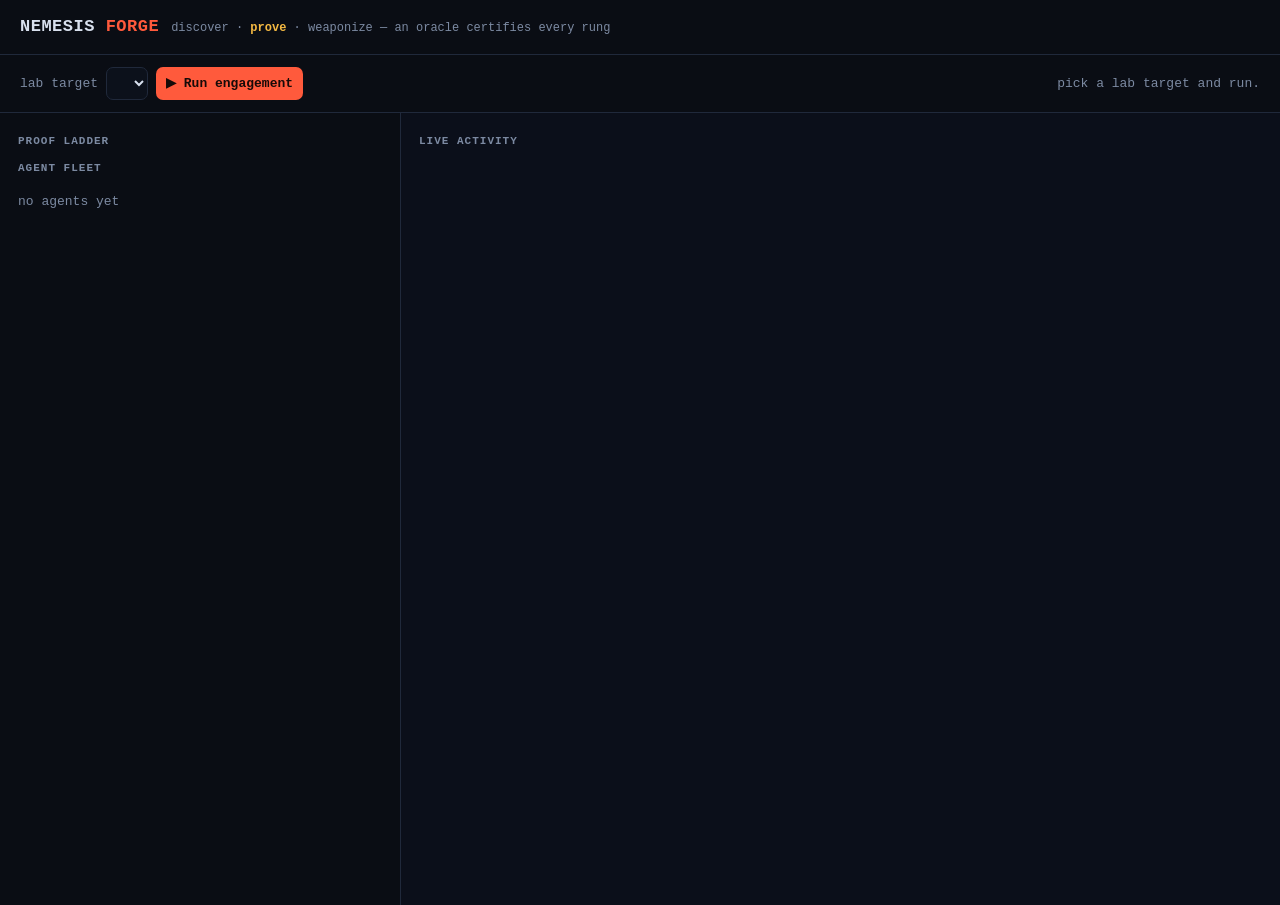
==== ui/index.html @ 6b246f09 "Phase A: end-to-end fleet — fuzz discovery, job runner, web + agent-tree UI Closes the Phase-A loop:" ====
<!doctype html>
<html lang="en">
<head>
<meta charset="utf-8" />
<meta name="viewport" content="width=device-width, initial-scale=1" />
<title>Nemesis Forge — discover → prove → weaponize</title>
<style>
  :root{--bg:#0a0d14;--panel:#111725;--edge:#20293b;--txt:#d8e0ee;--muted:#7c8aa2;
        --accent:#ff5a3c;--ok:#37d99a;--warn:#f4b942;--blue:#5aa2ff;--purple:#b18cff;}
  *{box-sizing:border-box}
  body{margin:0;font:13px/1.5 ui-monospace,Menlo,Consolas,monospace;background:var(--bg);color:var(--txt)}
  header{padding:14px 20px;border-bottom:1px solid var(--edge);display:flex;align-items:baseline;gap:12px}
  header h1{margin:0;font-size:17px;letter-spacing:.5px}
  header h1 b{color:var(--accent)}
  header .tag{color:var(--muted);font-size:12px}
  .controls{display:flex;gap:8px;align-items:center;padding:12px 20px;border-bottom:1px solid var(--edge);flex-wrap:wrap}
  select,button{background:#0c111b;border:1px solid var(--edge);color:var(--txt);padding:7px 10px;border-radius:7px;font:inherit}
  button.run{background:var(--accent);color:#160a08;border:0;font-weight:700;cursor:pointer}
  #status{color:var(--muted);margin-left:auto}
  main{display:grid;grid-template-columns:400px 1fr;height:calc(100vh - 108px)}
  .col{overflow:auto;padding:16px 18px}
  .col.right{border-left:1px solid var(--edge);background:#0b0f1a}
  h2{font-size:11px;text-transform:uppercase;letter-spacing:1px;color:var(--muted);margin:4px 0 10px}
  /* ladder board */
  .rung{display:flex;align-items:center;gap:8px;padding:5px 8px;border-radius:6px;margin-bottom:3px;border:1px solid var(--edge)}
  .rung .lbl{flex:0 0 132px;font-size:11px}
  .rung .cnt{margin-left:auto;font-weight:700}
  .r0{color:var(--muted)} .r1{color:#9fb0c8} .r2{color:var(--blue)} .r3{color:var(--warn)}
  .r4{color:#ff9d5a} .r5{color:var(--accent)} .r6{color:var(--ok);border-color:#1e5c43}
  /* agent tree */
  #agents{margin-top:16px}
  .agent{padding:5px 8px;border-radius:6px;margin:2px 0;border-left:2px solid var(--edge)}
  .agent.running{border-left-color:var(--warn)} .agent.done{border-left-color:var(--ok)}
  .agent.failed{border-left-color:var(--accent)}
  .agent .nm{font-weight:600} .agent .kd{color:var(--muted);font-size:11px}
  .agent .last{color:var(--muted);font-size:11px;margin-top:2px;white-space:nowrap;overflow:hidden;text-overflow:ellipsis}
  .dot{display:inline-block;width:6px;height:6px;border-radius:50%;margin-right:6px;background:var(--muted)}
  .dot.running{background:var(--warn)} .dot.done{background:var(--ok)} .dot.failed{background:var(--accent)}
  /* activity feed */
  #feed{display:flex;flex-direction:column;gap:1px;font-size:12px}
  .a{display:flex;gap:8px;padding:3px 6px;border-radius:5px;align-items:baseline}
  .a:hover{background:#0c1220}
  .a .k{flex:0 0 92px;font-size:10px;text-transform:uppercase;letter-spacing:.4px;color:var(--muted)}
  .a .m{flex:1;word-break:break-word}
  .a.think{background:#0c1020;border-left:2px solid var(--warn)} .a.think .k{color:var(--warn)}
  .a.oracle .k{color:var(--blue)}
  .a.up{background:#0b1612} .a.up .k,.a.up code{color:var(--ok)}
  .a.bad .k,.a.bad .m{color:#d98a7a}
  .a.spawn .k{color:var(--purple)}
  .a.find{background:#160b0c;border:1px solid #3a2230;border-left:3px solid var(--accent);border-radius:8px;padding:9px;margin:6px 0}
  code{color:var(--ok)}
  .badge{font-size:10px;padding:1px 7px;border-radius:9px;background:var(--ok);color:#04130c}
</style>
</head>
<body>
<header>
  <h1>NEMESIS <b>FORGE</b></h1>
  <span class="tag">discover · <b style="color:var(--warn)">prove</b> · weaponize — an oracle certifies every rung</span>
</header>
<div class="controls">
  <span style="color:var(--muted)">lab target</span>
  <select id="preset"></select>
  <button class="run" onclick="scan()">▶ Run engagement</button>
  <span id="status">pick a lab target and run.</span>
</div>
<main>
  <section class="col left">
    <h2>Proof ladder</h2>
    <div id="ladder"></div>
    <h2 id="agentsHdr">Agent fleet</h2>
    <div id="agents"><div style="color:var(--muted)">no agents yet</div></div>
  </section>
  <section class="col right">
    <h2>Live activity</h2>
    <div id="findings"></div>
    <div id="feed"></div>
  </section>
</main>
<script>
const RUNGS = ["UNVERIFIED","PROVEN_FAULT","PROVEN_REACHABLE","PROVEN_SECURITY",
               "PROVEN_PRIMITIVE","PROVEN_EXPLOIT","VENDOR_READY"];
let ES=null, AGENTS={}, BOARD={};

async function boot(){
  const d = await (await fetch('/api/presets')).json();
  const s = document.getElementById('preset'); s.innerHTML='';
  d.presets.forEach(p=>{const o=document.createElement('option');o.value=p.id;o.textContent=p.label;s.appendChild(o);});
  renderLadder();
}
function esc(x){return String(x==null?'':x).replace(/[&<>"]/g,c=>({'&':'&amp;','<':'&lt;','>':'&gt;','"':'&quot;'}[c]));}

function renderLadder(){
  const box=document.getElementById('ladder'); box.innerHTML='';
  for(let r=6;r>=0;r--){
    const n=BOARD[r]||0;
    const d=document.createElement('div'); d.className='rung r'+r;
    d.innerHTML=`<span class="lbl">${r} · ${RUNGS[r]}</span><span class="cnt">${n||''}</span>`;
    box.appendChild(d);
  }
}
function depth(id){let d=0,a=AGENTS[id];while(a&&a.parent){d++;a=AGENTS[a.parent];}return d;}
function renderAgents(){
  const box=document.getElementById('agents');
  const ids=Object.keys(AGENTS);
  if(!ids.length){box.innerHTML='<div style="color:var(--muted)">no agents yet</div>';return;}
  box.innerHTML='';
  ids.forEach(id=>{
    const a=AGENTS[id];
    const el=document.createElement('div'); el.className='agent '+a.status;
    el.style.marginLeft=(depth(id)*14)+'px';
    el.innerHTML=`<div><span class="dot ${a.status}"></span><span class="nm">${esc(a.name)}</span> <span class="kd">${esc(a.kind)}</span></div>`+
      (a.last?`<div class="last">${esc(a.last)}</div>`:'');
    box.appendChild(el);
  });
  document.getElementById('agentsHdr').textContent=`Agent fleet (${ids.length})`;
}

function feedLine(cls,k,m){
  const f=document.getElementById('feed');
  const d=document.createElement('div'); d.className='a '+cls;
  d.innerHTML=`<span class="k">${k}</span><span class="m">${m}</span>`;
  f.prepend(d);
}
function addFinding(ev){
  const w=document.getElementById('findings');
  const d=document.createElement('div'); d.className='a find';
  d.innerHTML=`<span class="badge">RUNG ${ev.rung}</span> <b>${esc(ev.title)}</b>
    <div style="color:var(--muted);font-size:11px;margin-top:3px">${esc(ev.rung_name||'')}</div>`;
  w.appendChild(d);
}

function handle(ev){
  const D=ev.data||{};
  switch(ev.type){
    case 'agent_spawned':
      AGENTS[ev.agent_id]={name:D.name,kind:D.kind,parent:ev.parent_id,status:'running',last:''};
      feedLine('spawn','spawn',`<b>${esc(D.name)}</b> <span style="color:var(--muted)">${esc(D.kind)}</span> joined`);
      renderAgents(); break;
    case 'agent_done':
      if(AGENTS[ev.agent_id]) AGENTS[ev.agent_id].status=D.failed?'failed':'done';
      renderAgents(); break;
    case 'objective':
      if(AGENTS[ev.agent_id])AGENTS[ev.agent_id].last='◹ '+D.text;
      feedLine('','objective',`<b>${esc(agentName(ev))}</b> · ${esc(D.text)}`);renderAgents();break;
    case 'think':
      if(AGENTS[ev.agent_id])AGENTS[ev.agent_id].last=`step ${D.step}: ${D.text}`;
      feedLine('think',`step ${D.step??''}`,`<b>${esc(agentName(ev))}</b> · ${esc(D.text)}`);renderAgents();break;
    case 'tool_call': feedLine('','tool',`<b>${esc(agentName(ev))}</b> · ${esc(D.tool)}`);break;
    case 'tool_result': feedLine('','tool·r',`${esc(D.tool)} ${D.crashed?'→ <span style="color:var(--accent)">CRASH '+esc(D.bug||'')+'</span>':(D.ok?'ok':'')}`);break;
    case 'candidate': feedLine('','candidate',`<code>${esc(D.title)}</code> <span style="color:var(--muted)">(${esc(D.bug_class)})</span>`);break;
    case 'oracle_verdict':
      feedLine(D.outcome==='proven'?'oracle':'bad','verdict',
        `${esc(D.oracle||'-')} → <b>${esc(D.outcome)}</b>${D.rung!=null?' rung '+D.rung:''}${D.feedback?' · '+esc(D.feedback):''}`);break;
    case 'rung_up':
      feedLine('up',`rung ${D.rung}↑`,`<code>${esc(D.title)}</code> → ${esc(D.rung_name)}`);break;
    case 'ladder': applyBoard(D.board);break;
    case 'poc_written': feedLine('up','poc',`<code>${esc(D.title)}</code> PoC written`);break;
    case 'validated': feedLine('up','validated',`<code>${esc(D.title)}</code> confirmed by validator`);break;
    case 'log': feedLine('','log',esc(D.text));break;
    case 'error': feedLine('bad','error',esc(D.error));break;
    case 'job_start': setStatus(`running · ${esc(D.target)} (${esc(D.target_type)})`);break;
    case 'job_done':
      applyBoard(D.board);
      setStatus(`done · ${D.findings} finding(s) · ${D.reportable||0} reportable · ${D.vendor_ready||0} vendor-ready`);
      (window._findings||[]).forEach(addFinding);
      break;
  }
}
function agentName(ev){return (AGENTS[ev.agent_id]||{}).name||ev.agent_id||'coordinator';}
function applyBoard(board){
  BOARD={}; (board||[]).forEach(b=>{BOARD[b.rung]=(BOARD[b.rung]||0)+1;});
  renderLadder();
}
function setStatus(s){document.getElementById('status').textContent=s;}

async function scan(){
  document.getElementById('feed').innerHTML='';
  document.getElementById('findings').innerHTML='';
  AGENTS={};BOARD={};renderAgents();renderLadder();
  setStatus('queuing…');
  const preset=document.getElementById('preset').value;
  const {job_id}=await (await fetch('/api/scan',{method:'POST',headers:{'content-type':'application/json'},body:JSON.stringify({preset})})).json();
  if(ES)ES.close();
  ES=new EventSource(`/api/job/${job_id}/stream`);
  ES.onmessage=async m=>{
    const ev=JSON.parse(m.data); handle(ev);
    if(ev.type==='job_done'){
      const d=await (await fetch(`/api/job/${job_id}`)).json();
      const w=document.getElementById('findings');w.innerHTML='';
      (d.findings||[]).forEach(f=>{
        const el=document.createElement('div');el.className='a find';
        el.innerHTML=`<span class="badge">RUNG ${f.rung}</span> <b>${esc(f.candidate?.title||'')}</b>
          <div style="color:var(--muted);font-size:11px;margin-top:3px">${esc((f.verdict?.oracle)||'')} · ${esc(f.primitive?.kind||'')}</div>`;
        w.appendChild(el);
      });
      ES.close();
    }
  };
}
boot();
</script>
</body>
</html>
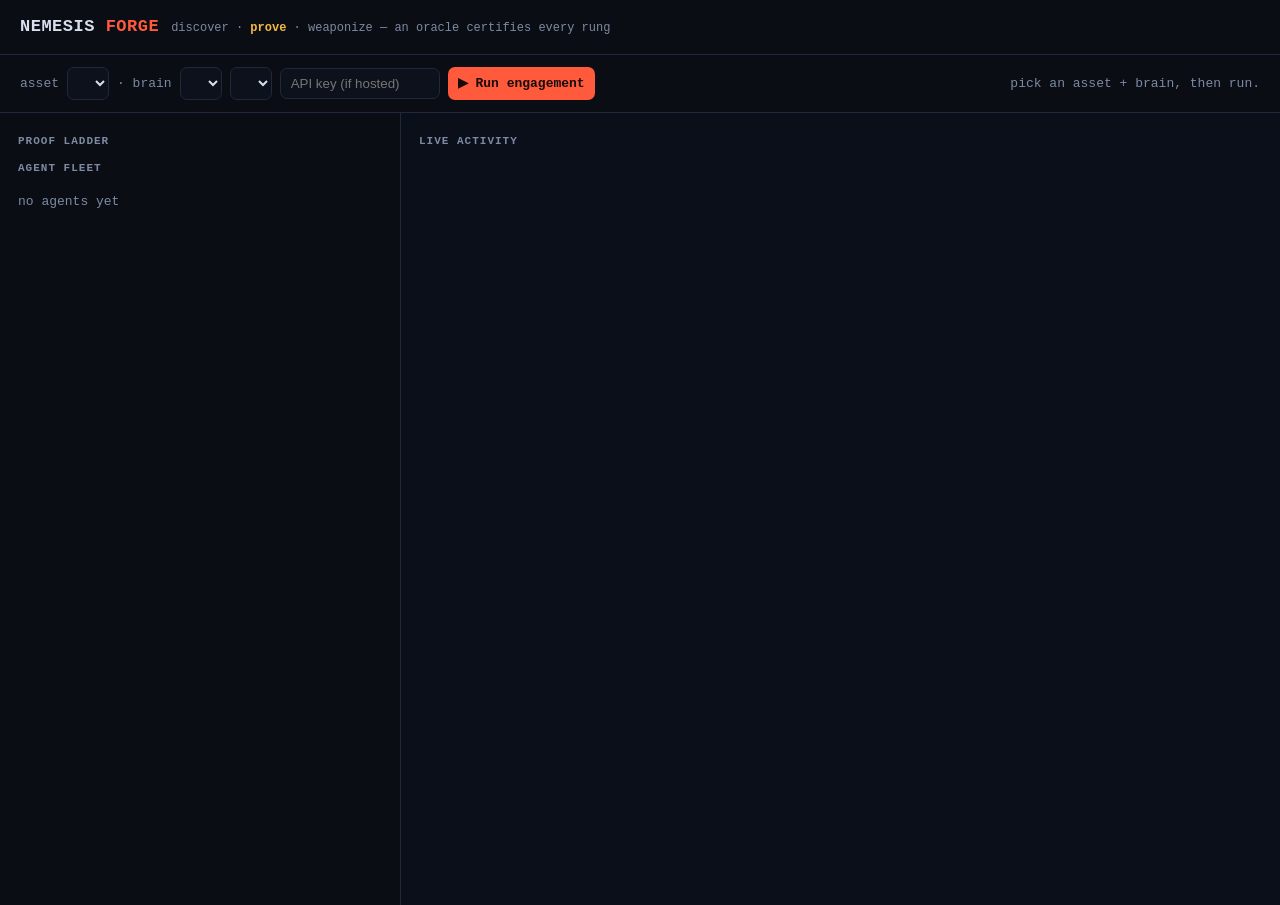
==== commit dba582da: "LLM brain: user-selected provider + multi-subagent discovery + LLM exploit synthesis The intuition l" ====
--- a/ui/index.html
+++ b/ui/index.html
@@ -58,10 +58,15 @@
   <span class="tag">discover · <b style="color:var(--warn)">prove</b> · weaponize — an oracle certifies every rung</span>
 </header>
 <div class="controls">
-  <span style="color:var(--muted)">lab target</span>
+  <span style="color:var(--muted)">asset</span>
   <select id="preset"></select>
+  <span style="color:var(--muted)">· brain</span>
+  <select id="provider" onchange="onProvider()"></select>
+  <select id="model"></select>
+  <input id="apikey" type="password" placeholder="API key (if hosted)"
+         style="background:#0c111b;border:1px solid var(--edge);color:var(--txt);padding:7px 10px;border-radius:7px;width:160px" />
   <button class="run" onclick="scan()">▶ Run engagement</button>
-  <span id="status">pick a lab target and run.</span>
+  <span id="status">pick an asset + brain, then run.</span>
 </div>
 <main>
   <section class="col left">
@@ -81,11 +86,27 @@
                "PROVEN_PRIMITIVE","PROVEN_EXPLOIT","VENDOR_READY"];
 let ES=null, AGENTS={}, BOARD={};
 
+let PROVIDERS=[];
 async function boot(){
   const d = await (await fetch('/api/presets')).json();
   const s = document.getElementById('preset'); s.innerHTML='';
   d.presets.forEach(p=>{const o=document.createElement('option');o.value=p.id;o.textContent=p.label;s.appendChild(o);});
+  const pv = await (await fetch('/api/providers')).json();
+  PROVIDERS = pv.providers;
+  const ps = document.getElementById('provider'); ps.innerHTML='';
+  const none=document.createElement('option'); none.value=''; none.textContent='deterministic only (no LLM)'; ps.appendChild(none);
+  PROVIDERS.forEach(p=>{const o=document.createElement('option');o.value=p.id;
+    o.textContent=p.label+(p.needs_key&&!p.configured?' (needs key)':'');ps.appendChild(o);});
+  onProvider();
   renderLadder();
+}
+function onProvider(){
+  const pid=document.getElementById('provider').value;
+  const p=PROVIDERS.find(x=>x.id===pid);
+  const ms=document.getElementById('model'); ms.innerHTML='';
+  (p?.models||[]).forEach(m=>{const o=document.createElement('option');o.value=m;o.textContent=m;ms.appendChild(o);});
+  document.getElementById('model').style.display=p?'':'none';
+  document.getElementById('apikey').style.display=(p&&p.needs_key&&!p.configured)?'':'none';
 }
 function esc(x){return String(x==null?'':x).replace(/[&<>"]/g,c=>({'&':'&amp;','<':'&lt;','>':'&gt;','"':'&quot;'}[c]));}
 
@@ -179,7 +200,10 @@
   AGENTS={};BOARD={};renderAgents();renderLadder();
   setStatus('queuing…');
   const preset=document.getElementById('preset').value;
-  const {job_id}=await (await fetch('/api/scan',{method:'POST',headers:{'content-type':'application/json'},body:JSON.stringify({preset})})).json();
+  const provider=document.getElementById('provider').value||null;
+  const model=document.getElementById('model').value||null;
+  const api_key=document.getElementById('apikey').value||null;
+  const {job_id}=await (await fetch('/api/scan',{method:'POST',headers:{'content-type':'application/json'},body:JSON.stringify({preset,provider,model,api_key})})).json();
   if(ES)ES.close();
   ES=new EventSource(`/api/job/${job_id}/stream`);
   ES.onmessage=async m=>{
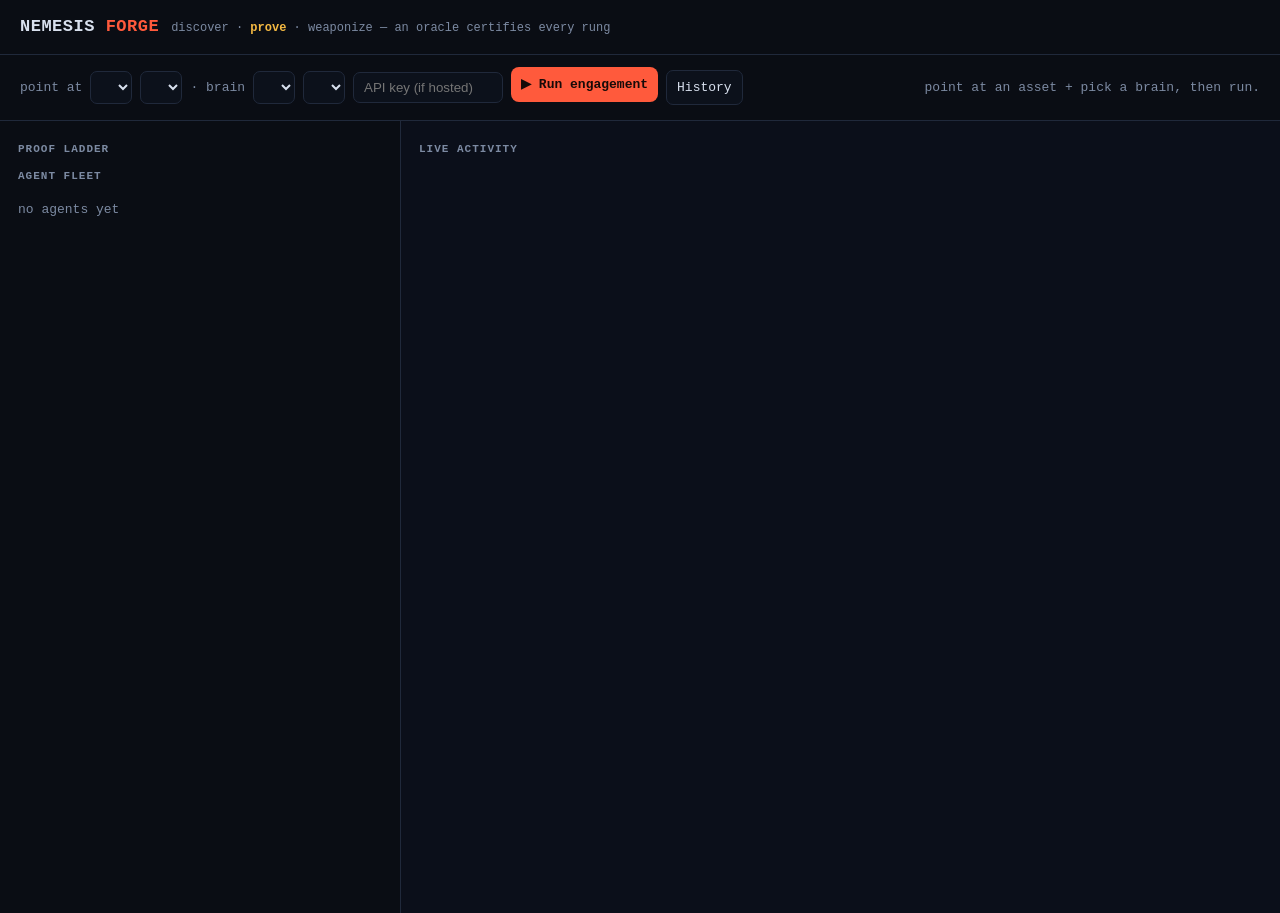
==== commit ba26c69e: "Portal: input modes, run history, ollama default, payload-crafter squad, .env - forge/config.py — lo" ====
--- a/ui/index.html
+++ b/ui/index.html
@@ -50,6 +50,11 @@
   .a.find{background:#160b0c;border:1px solid #3a2230;border-left:3px solid var(--accent);border-radius:8px;padding:9px;margin:6px 0}
   code{color:var(--ok)}
   .badge{font-size:10px;padding:1px 7px;border-radius:9px;background:var(--ok);color:#04130c}
+  .run{display:flex;gap:8px;align-items:center;padding:8px 10px;border:1px solid var(--edge);border-radius:8px;margin-bottom:6px;cursor:pointer;background:#0c111b}
+  .run:hover{border-color:var(--accent)} .run .rt{flex:1;min-width:0} .run .rt b{font-size:13px}
+  .run .rt .sub{color:var(--muted);font-size:11px} .run .rf{font-size:11px;color:var(--muted);text-align:right;white-space:nowrap}
+  .pill{font-size:10px;padding:1px 7px;border-radius:9px;border:1px solid var(--edge)}
+  .pill.r6{color:var(--ok);border-color:#1e5c43} .pill.r4,.pill.r5{color:var(--accent)} .pill.r0{color:var(--muted)}
 </style>
 </head>
 <body>
@@ -58,15 +63,28 @@
   <span class="tag">discover · <b style="color:var(--warn)">prove</b> · weaponize — an oracle certifies every rung</span>
 </header>
 <div class="controls">
-  <span style="color:var(--muted)">asset</span>
-  <select id="preset"></select>
+  <span style="color:var(--muted)">point at</span>
+  <select id="mode" onchange="onMode()"></select>
+  <span id="modeInput">
+    <select id="preset"></select>
+    <input id="ref" placeholder="/path/to/binary" style="display:none;background:#0c111b;border:1px solid var(--edge);color:var(--txt);padding:7px 10px;border-radius:7px;width:260px" />
+  </span>
   <span style="color:var(--muted)">· brain</span>
   <select id="provider" onchange="onProvider()"></select>
   <select id="model"></select>
   <input id="apikey" type="password" placeholder="API key (if hosted)"
-         style="background:#0c111b;border:1px solid var(--edge);color:var(--txt);padding:7px 10px;border-radius:7px;width:160px" />
+         style="background:#0c111b;border:1px solid var(--edge);color:var(--txt);padding:7px 10px;border-radius:7px;width:150px" />
   <button class="run" onclick="scan()">▶ Run engagement</button>
-  <span id="status">pick an asset + brain, then run.</span>
+  <button onclick="toggleRuns()" style="background:#0c111b;border:1px solid var(--edge);color:var(--txt);padding:7px 10px;border-radius:7px;cursor:pointer">History</button>
+  <span id="status">point at an asset + pick a brain, then run.</span>
+</div>
+<div id="harnessBox" style="display:none;padding:8px 20px;border-bottom:1px solid var(--edge)">
+  <textarea id="harness" placeholder="// paste a C harness that reads stdin (main(){...read(0,..)...})"
+    style="width:100%;height:80px;background:#0c111b;border:1px solid var(--edge);color:var(--txt);border-radius:7px;padding:8px;font:12px ui-monospace"></textarea>
+</div>
+<div id="runsPanel" style="display:none;position:fixed;top:110px;right:18px;width:420px;max-height:70vh;overflow:auto;background:var(--panel);border:1px solid var(--edge);border-radius:10px;padding:14px;z-index:20;box-shadow:0 8px 40px #000a">
+  <h2 style="margin-top:0">Run history</h2>
+  <div id="runs"><div style="color:var(--muted)">loading…</div></div>
 </div>
 <main>
   <section class="col left">
@@ -86,20 +104,53 @@
                "PROVEN_PRIMITIVE","PROVEN_EXPLOIT","VENDOR_READY"];
 let ES=null, AGENTS={}, BOARD={};
 
-let PROVIDERS=[];
+let PROVIDERS=[], MODES=[];
 async function boot(){
   const d = await (await fetch('/api/presets')).json();
   const s = document.getElementById('preset'); s.innerHTML='';
   d.presets.forEach(p=>{const o=document.createElement('option');o.value=p.id;o.textContent=p.label;s.appendChild(o);});
+  const md = await (await fetch('/api/modes')).json(); MODES=md.modes;
+  const ms=document.getElementById('mode'); ms.innerHTML='';
+  MODES.forEach(m=>{const o=document.createElement('option');o.value=m.id;
+    o.textContent=m.label+(m.status?' ['+m.status+']':'');ms.appendChild(o);});
   const pv = await (await fetch('/api/providers')).json();
   PROVIDERS = pv.providers;
   const ps = document.getElementById('provider'); ps.innerHTML='';
   const none=document.createElement('option'); none.value=''; none.textContent='deterministic only (no LLM)'; ps.appendChild(none);
   PROVIDERS.forEach(p=>{const o=document.createElement('option');o.value=p.id;
     o.textContent=p.label+(p.needs_key&&!p.configured?' (needs key)':'');ps.appendChild(o);});
-  onProvider();
-  renderLadder();
-}
+  // default brain = ollama (local, no per-call cost); user can pick any
+  ps.value = PROVIDERS.find(p=>p.id==='ollama') ? 'ollama' : '';
+  onProvider(); onMode(); renderLadder();
+}
+function onMode(){
+  const m=MODES.find(x=>x.id===document.getElementById('mode').value)||{};
+  document.getElementById('preset').style.display = m.input==='preset'?'':'none';
+  document.getElementById('ref').style.display   = (m.input==='path'||m.input==='url'||m.input==='serial')?'':'none';
+  document.getElementById('harnessBox').style.display = m.input==='code'?'block':'none';
+  const ref=document.getElementById('ref');
+  ref.placeholder = m.input==='url'?'https://github.com/org/repo':m.input==='serial'?'adb serial (or blank)':'/path/to/binary';
+}
+function toggleRuns(){ const p=document.getElementById('runsPanel');
+  const show=p.style.display!=='block'; p.style.display=show?'block':'none'; if(show) loadRuns(); }
+async function loadRuns(){
+  const box=document.getElementById('runs');
+  try{ const d=await (await fetch('/api/runs')).json();
+    if(!d.runs.length){ box.innerHTML='<div style="color:var(--muted)">no runs yet</div>'; return; }
+    box.innerHTML=''; d.runs.forEach(r=>{
+      const el=document.createElement('div'); el.className='run';
+      const rung=r.top_rung||0;
+      el.innerHTML=`<div class="rt"><b>${esc(r.target||r.job_id)}</b>
+        <div class="sub">${esc(r.target_type||'')} · brain: ${esc(r.llm||'none')} · ${esc(r.status||'')}</div></div>
+        <div class="rf"><span class="pill r${rung}">rung ${rung}</span> ${r.findings||0} find</div>`;
+      el.onclick=()=>openRun(r.job_id); box.appendChild(el);
+    });
+  }catch(e){ box.innerHTML='<div class="a bad"><span class="m">failed to load runs</span></div>'; }
+}
+function openRun(jobId){ document.getElementById('runsPanel').style.display='none';
+  document.getElementById('activity').innerHTML=''; document.getElementById('findings').innerHTML='';
+  AGENTS={};BOARD={};renderAgents();renderLadder(); if(ES)ES.close();
+  ES=new EventSource(`/api/job/${jobId}/stream`); ES.onmessage=m=>handle(JSON.parse(m.data)); }
 function onProvider(){
   const pid=document.getElementById('provider').value;
   const p=PROVIDERS.find(x=>x.id===pid);
@@ -199,11 +250,14 @@
   document.getElementById('findings').innerHTML='';
   AGENTS={};BOARD={};renderAgents();renderLadder();
   setStatus('queuing…');
+  const mode=document.getElementById('mode').value;
   const preset=document.getElementById('preset').value;
+  const ref=document.getElementById('ref').value||null;
+  const harness=document.getElementById('harness').value||null;
   const provider=document.getElementById('provider').value||null;
   const model=document.getElementById('model').value||null;
   const api_key=document.getElementById('apikey').value||null;
-  const {job_id}=await (await fetch('/api/scan',{method:'POST',headers:{'content-type':'application/json'},body:JSON.stringify({preset,provider,model,api_key})})).json();
+  const {job_id}=await (await fetch('/api/scan',{method:'POST',headers:{'content-type':'application/json'},body:JSON.stringify({mode,preset,ref,harness,provider,model,api_key})})).json();
   if(ES)ES.close();
   ES=new EventSource(`/api/job/${job_id}/stream`);
   ES.onmessage=async m=>{
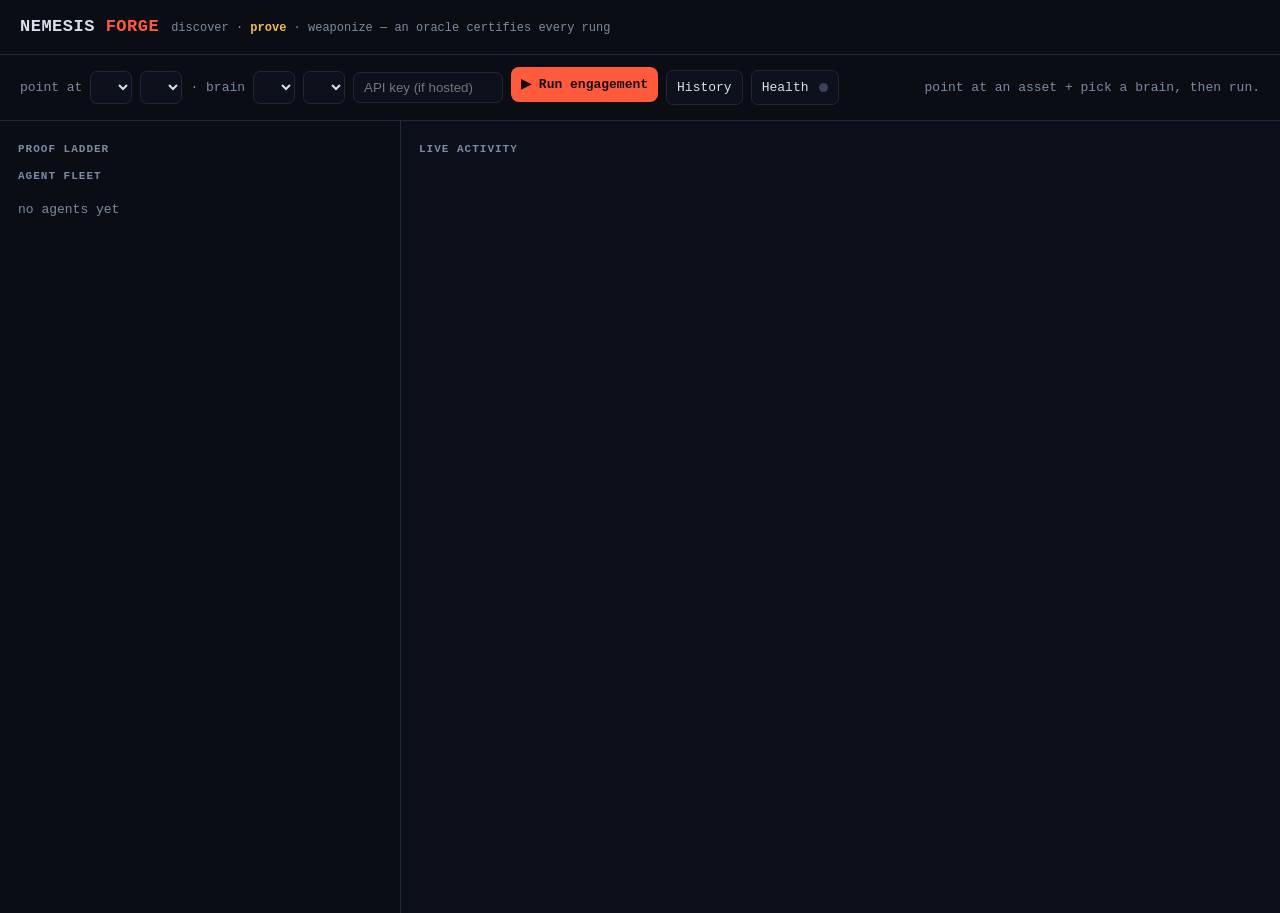
==== commit 72675bc9: "Auth + audit + live health tracking — so no section fails silently Login gates the engine, and every" ====
--- a/ui/index.html
+++ b/ui/index.html
@@ -76,6 +76,8 @@
          style="background:#0c111b;border:1px solid var(--edge);color:var(--txt);padding:7px 10px;border-radius:7px;width:150px" />
   <button class="run" onclick="scan()">▶ Run engagement</button>
   <button onclick="toggleRuns()" style="background:#0c111b;border:1px solid var(--edge);color:var(--txt);padding:7px 10px;border-radius:7px;cursor:pointer">History</button>
+  <button onclick="toggleHealth()" style="background:#0c111b;border:1px solid var(--edge);color:var(--txt);padding:7px 10px;border-radius:7px;cursor:pointer">Health <span id="healthDot" style="display:inline-block;width:9px;height:9px;border-radius:50%;background:#3a4256;margin-left:3px;vertical-align:middle"></span></button>
+  <button id="logoutBtn" onclick="doLogout()" style="display:none;background:#0c111b;border:1px solid var(--edge);color:var(--muted);padding:7px 10px;border-radius:7px;cursor:pointer">Sign out</button>
   <span id="status">point at an asset + pick a brain, then run.</span>
 </div>
 <div id="harnessBox" style="display:none;padding:8px 20px;border-bottom:1px solid var(--edge)">
@@ -85,6 +87,23 @@
 <div id="runsPanel" style="display:none;position:fixed;top:110px;right:18px;width:420px;max-height:70vh;overflow:auto;background:var(--panel);border:1px solid var(--edge);border-radius:10px;padding:14px;z-index:20;box-shadow:0 8px 40px #000a">
   <h2 style="margin-top:0">Run history</h2>
   <div id="runs"><div style="color:var(--muted)">loading…</div></div>
+</div>
+<div id="healthPanel" style="display:none;position:fixed;top:110px;right:18px;width:460px;max-height:76vh;overflow:auto;background:var(--panel);border:1px solid var(--edge);border-radius:10px;padding:14px;z-index:20;box-shadow:0 8px 40px #000a">
+  <h2 style="margin-top:0">System health <span id="healthOverall" style="font-size:12px;font-weight:400"></span></h2>
+  <div style="color:var(--muted);font-size:11px;margin:-4px 0 8px">every agent + oracle is watched — a section that errors or goes silent turns amber/red here.</div>
+  <div id="healthSections"></div>
+  <h2 style="margin:14px 0 6px">Audit trail</h2>
+  <div id="auditFeed" style="font:11px ui-monospace"><div style="color:var(--muted)">loading…</div></div>
+</div>
+<div id="loginOverlay" style="display:none;position:fixed;inset:0;background:#060912ee;z-index:100;align-items:center;justify-content:center">
+  <form onsubmit="doLogin(event)" style="background:var(--panel);border:1px solid var(--edge);border-radius:12px;padding:26px 28px;width:320px;box-shadow:0 12px 60px #000c">
+    <div style="font:700 18px system-ui;letter-spacing:1px">NEMESIS <b style="color:var(--warn)">FORGE</b></div>
+    <div style="color:var(--muted);font-size:12px;margin:4px 0 16px">sign in to the engine</div>
+    <input id="lgUser" placeholder="username" autocomplete="username" style="width:100%;box-sizing:border-box;background:#0c111b;border:1px solid var(--edge);color:var(--txt);padding:9px 11px;border-radius:8px;margin-bottom:9px" />
+    <input id="lgPass" type="password" placeholder="password" autocomplete="current-password" style="width:100%;box-sizing:border-box;background:#0c111b;border:1px solid var(--edge);color:var(--txt);padding:9px 11px;border-radius:8px" />
+    <div id="lgErr" style="color:var(--bad);font-size:12px;min-height:16px;margin:8px 0"></div>
+    <button class="run" style="width:100%" type="submit">Sign in</button>
+  </form>
 </div>
 <main>
   <section class="col left">
@@ -219,6 +238,10 @@
       feedLine('think',`step ${D.step??''}`,`<b>${esc(agentName(ev))}</b> · ${esc(D.text)}`);renderAgents();break;
     case 'tool_call': feedLine('','tool',`<b>${esc(agentName(ev))}</b> · ${esc(D.tool)}`);break;
     case 'tool_result': feedLine('','tool·r',`${esc(D.tool)} ${D.crashed?'→ <span style="color:var(--accent)">CRASH '+esc(D.bug||'')+'</span>':(D.ok?'ok':'')}`);break;
+    case 'harness': feedLine('','harness',`<b>${esc(agentName(ev))}</b> · ${esc(D.engine||'harness')} built${D.sinks?` · ${D.sinks} target src`:''}`);break;
+    case 'coverage':
+      feedLine(D.crashed?'oracle':'','cov',
+        `<b>${esc(D.engine||'fuzz')}</b> · <span style="color:var(--accent)">cov ${D.cov}</span> ft ${D.features} · ${Number(D.execs||0).toLocaleString()} execs${D.exec_per_s?` (${Number(D.exec_per_s).toLocaleString()}/s)`:''}${D.corpus?` · corpus ${D.corpus}`:''}${D.crashed?' · <b style="color:var(--accent)">CRASH</b>':''}`);break;
     case 'candidate': feedLine('','candidate',`<code>${esc(D.title)}</code> <span style="color:var(--muted)">(${esc(D.bug_class)})</span>`);break;
     case 'oracle_verdict':
       feedLine(D.outcome==='proven'?'oracle':'bad','verdict',
@@ -252,12 +275,15 @@
   setStatus('queuing…');
   const mode=document.getElementById('mode').value;
   const preset=document.getElementById('preset').value;
-  const ref=document.getElementById('ref').value||null;
+  const refval=document.getElementById('ref').value||null;
+  // the shared text input holds a git URL in repo mode, a path/serial otherwise.
+  const url=mode==='repo'?refval:null;
+  const ref=mode==='repo'?null:refval;
   const harness=document.getElementById('harness').value||null;
   const provider=document.getElementById('provider').value||null;
   const model=document.getElementById('model').value||null;
   const api_key=document.getElementById('apikey').value||null;
-  const {job_id}=await (await fetch('/api/scan',{method:'POST',headers:{'content-type':'application/json'},body:JSON.stringify({mode,preset,ref,harness,provider,model,api_key})})).json();
+  const {job_id}=await (await fetch('/api/scan',{method:'POST',headers:{'content-type':'application/json'},body:JSON.stringify({mode,preset,ref,url,harness,provider,model,api_key})})).json();
   if(ES)ES.close();
   ES=new EventSource(`/api/job/${job_id}/stream`);
   ES.onmessage=async m=>{
@@ -275,7 +301,78 @@
     }
   };
 }
-boot();
+// ── auth gate ──
+async function init(){
+  const r = await fetch('/api/me');
+  if(r.status===401){ document.getElementById('loginOverlay').style.display='flex';
+    document.getElementById('lgUser').focus(); return; }
+  const me = await r.json();
+  document.getElementById('loginOverlay').style.display='none';
+  if(me.auth){ document.getElementById('logoutBtn').style.display='';
+    document.getElementById('logoutBtn').textContent='Sign out ('+me.user+')'; }
+  await boot();
+  pollHealth();
+}
+async function doLogin(e){
+  e.preventDefault();
+  const username=document.getElementById('lgUser').value;
+  const password=document.getElementById('lgPass').value;
+  const r=await fetch('/api/login',{method:'POST',headers:{'content-type':'application/json'},body:JSON.stringify({username,password})});
+  if(r.ok){ document.getElementById('lgErr').textContent=''; init(); }
+  else document.getElementById('lgErr').textContent='Invalid credentials';
+}
+async function doLogout(){ await fetch('/api/logout',{method:'POST'}); location.reload(); }
+
+// ── health + audit ──
+const HCOLOR={healthy:'#37d67a',degraded:'var(--warn)',failing:'var(--bad)',silent:'#e0a13a',idle:'#3a4256'};
+function toggleHealth(){ const p=document.getElementById('healthPanel');
+  const show=p.style.display!=='block'; p.style.display=show?'block':'none';
+  document.getElementById('runsPanel').style.display='none'; if(show) loadHealth(); }
+async function loadHealth(){
+  try{
+    const h=await (await fetch('/api/health')).json();
+    document.getElementById('healthOverall').innerHTML=
+      `· <b style="color:${HCOLOR[h.overall]||'#888'}">${(h.overall||'').toUpperCase()}</b>`;
+    const box=document.getElementById('healthSections'); box.innerHTML='';
+    if(!(h.sections||[]).length) box.innerHTML='<div style="color:var(--muted)">no activity yet</div>';
+    (h.sections||[]).forEach(s=>{
+      const el=document.createElement('div');
+      el.style.cssText='display:flex;align-items:center;gap:8px;padding:5px 0;border-bottom:1px solid #141a26';
+      el.innerHTML=`<span style="width:9px;height:9px;border-radius:50%;background:${HCOLOR[s.status]||'#888'};flex:0 0 auto"></span>
+        <b style="flex:1">${esc(s.section)}</b>
+        <span style="color:var(--muted);font-size:11px">${s.events} ev${s.errors?` · <span style="color:var(--bad)">${s.errors} err</span>`:''}${s.idle_s!=null?` · ${s.idle_s}s idle`:''}</span>`;
+      if(s.last_error){ const e=document.createElement('div');
+        e.style.cssText='color:var(--bad);font-size:10px;margin:0 0 4px 17px;white-space:pre-wrap';
+        e.textContent=s.last_error; box.appendChild(el); box.appendChild(e); }
+      else box.appendChild(el);
+    });
+    loadAudit();
+  }catch(e){}
+}
+async function loadAudit(){
+  try{
+    const a=await (await fetch('/api/audit?limit=60')).json();
+    const box=document.getElementById('auditFeed'); box.innerHTML='';
+    (a.entries||[]).forEach(en=>{
+      const t=new Date((en.ts||0)*1000).toLocaleTimeString();
+      const bad=en.ok===false;
+      const el=document.createElement('div');
+      el.style.cssText='padding:2px 0;border-bottom:1px solid #10151f;color:'+(bad?'var(--bad)':'var(--txt)');
+      el.textContent=`${t}  ${en.action}  ${en.actor||''}  ${en.target||en.job_id||''}`;
+      box.appendChild(el);
+    });
+    if(!(a.entries||[]).length) box.innerHTML='<div style="color:var(--muted)">no audit entries yet</div>';
+  }catch(e){}
+}
+function pollHealth(){
+  const tick=async()=>{
+    try{ const h=await (await fetch('/api/health')).json();
+      document.getElementById('healthDot').style.background=HCOLOR[h.overall]||'#3a4256';
+      if(document.getElementById('healthPanel').style.display==='block') loadHealth();
+    }catch(e){} };
+  tick(); setInterval(tick, 5000);
+}
+init();
 </script>
 </body>
 </html>
